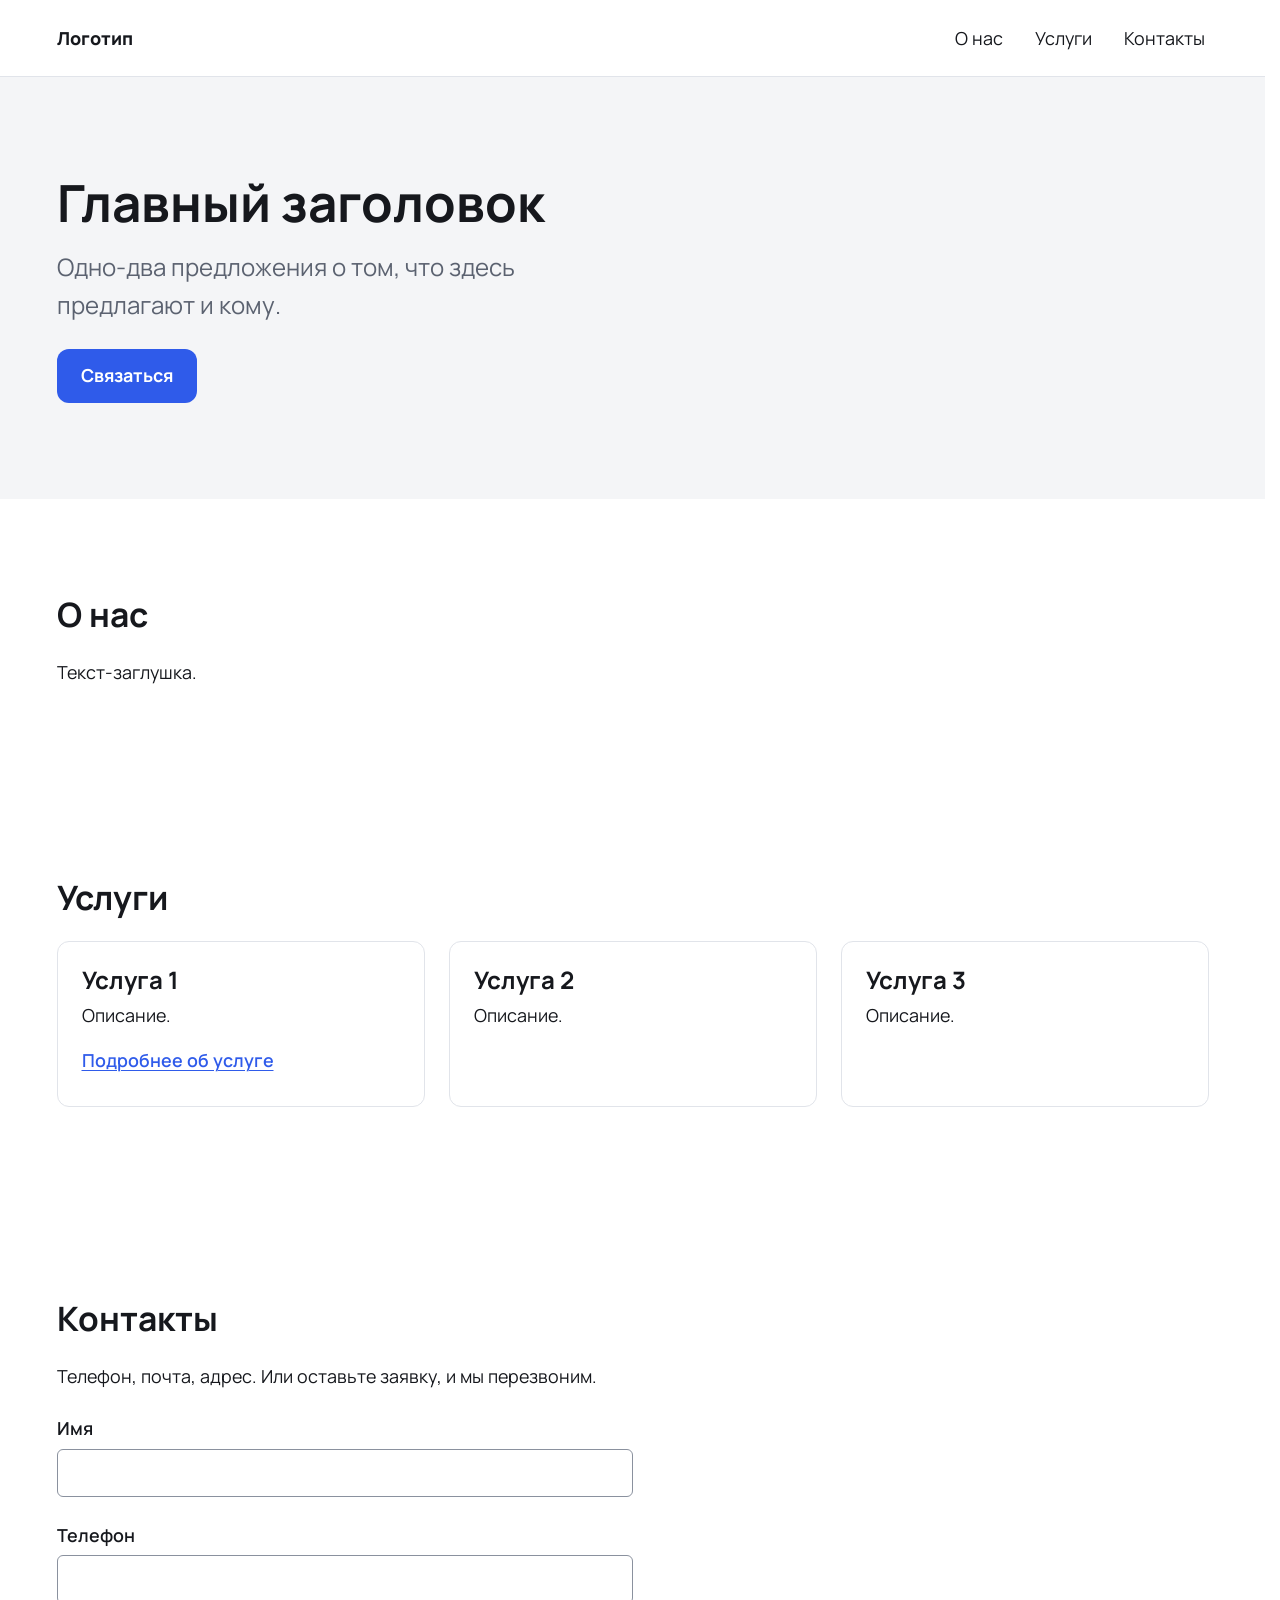
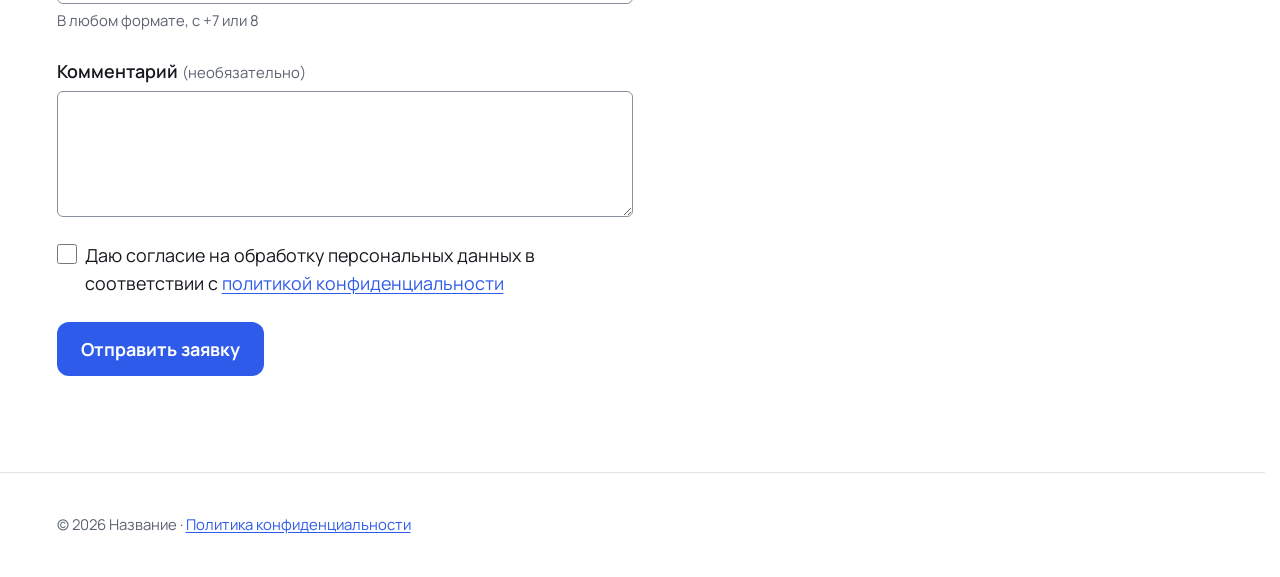
==== index.html @ 8cbf5d02 "Initial commit" ====
<!doctype html>
<html lang="ru">
<head>
  <meta charset="utf-8">
  <meta name="viewport" content="width=device-width, initial-scale=1">
  <title>Название сайта — короткое описание</title>
  <meta name="description" content="Описание сайта для поисковиков, 140–160 символов.">
  <link rel="canonical" href="https://example.ru/">

  <meta property="og:type" content="website">
  <meta property="og:locale" content="ru_RU">
  <meta property="og:title" content="Название сайта">
  <meta property="og:description" content="Описание сайта для соцсетей и мессенджеров.">
  <meta property="og:url" content="https://example.ru/">
  <meta property="og:image" content="https://example.ru/assets/img/og.jpg">

  <link rel="icon" href="favicon.svg" type="image/svg+xml">
  <link rel="preload" href="assets/fonts/manrope-cyrillic-wght-normal.woff2" as="font" type="font/woff2" crossorigin>
  <link rel="stylesheet" href="assets/css/style.css">
  <script src="assets/js/main.js" defer></script>
  <script src="assets/js/form.js" defer></script>
  <script src="assets/js/icons.js" type="module"></script>
</head>
<body>
  <a class="skip-link" href="#main">Перейти к содержимому</a>

  <header class="site-header">
    <div class="container site-header__inner">
      <a class="logo" href="./">Логотип</a>
      <button class="nav-toggle" type="button" aria-expanded="false" aria-controls="site-nav">
        <morph-icon size="20" reduced-motion="user"><svg width="20" height="20" viewBox="0 0 24 24" fill="none" stroke="currentColor" stroke-width="2" stroke-linecap="round" stroke-linejoin="round" aria-hidden="true"><path d="M4 5h16M4 12h16M4 19h16"/></svg></morph-icon>
        <span class="nav-toggle__label">Меню</span>
      </button>
      <nav id="site-nav" class="site-nav" aria-label="Основное меню">
        <ul>
          <li><a href="#about">О нас</a></li>
          <li><a href="#services">Услуги</a></li>
          <li><a href="#contacts">Контакты</a></li>
        </ul>
      </nav>
    </div>
  </header>

  <main id="main">
    <section class="hero">
      <div class="container">
        <h1>Главный заголовок</h1>
        <p class="lead">Одно-два предложения о том, что здесь предлагают и кому.</p>
        <a class="button" href="#contacts">Связаться</a>
      </div>
    </section>

    <section id="about" class="section">
      <div class="container">
        <h2>О нас</h2>
        <p>Текст-заглушка.</p>
      </div>
    </section>

    <section id="services" class="section">
      <div class="container">
        <h2>Услуги</h2>
        <ul class="cards">
          <li class="card">
            <h3>Услуга 1</h3>
            <p>Описание.</p>
            <button class="card__more" type="button" aria-haspopup="dialog" aria-controls="sheet-service-1">Подробнее об услуге</button>
          </li>
          <li class="card"><h3>Услуга 2</h3><p>Описание.</p></li>
          <li class="card"><h3>Услуга 3</h3><p>Описание.</p></li>
        </ul>
      </div>
    </section>

    <section id="contacts" class="section">
      <div class="container">
        <h2>Контакты</h2>
        <p>Телефон, почта, адрес. Или оставьте заявку, и мы перезвоним.</p>

        <form class="form" action="https://formspree.io/f/YOUR_FORM_ID" method="post" data-form>
          <div class="field">
            <label for="f-name">Имя</label>
            <input id="f-name" name="name" type="text" autocomplete="name" required minlength="2"
              data-error-required="Напишите, как к вам обращаться">
          </div>
          <div class="field">
            <label for="f-phone">Телефон</label>
            <input id="f-phone" name="phone" type="tel" inputmode="tel" autocomplete="tel" required data-validate="phone"
              aria-describedby="f-phone-hint" data-error-required="Укажите телефон, чтобы мы могли перезвонить">
            <p class="field__hint" id="f-phone-hint">В любом формате, с +7 или 8</p>
          </div>
          <div class="field">
            <label for="f-message">Комментарий <span class="field__optional">(необязательно)</span></label>
            <textarea id="f-message" name="message" rows="4" maxlength="2000"></textarea>
          </div>
          <div class="field field--check">
            <input id="f-consent" name="consent" type="checkbox" value="да" required
              data-error-required="Без согласия на обработку данных мы не можем принять заявку">
            <label for="f-consent">Даю согласие на обработку персональных данных в соответствии с <a href="privacy.html">политикой конфиденциальности</a></label>
          </div>
          <!-- Ловушка для спам-ботов: человек это поле не видит -->
          <input class="form__trap" type="text" name="_gotcha" tabindex="-1" autocomplete="off" aria-hidden="true">
          <button class="button" type="submit">Отправить заявку</button>
          <p class="form__status" role="status" aria-live="polite" hidden></p>
        </form>
      </div>
    </section>
  </main>

  <!-- Окно-шторка: пример. Удалите, если на сайте окон нет -->
  <dialog class="sheet" id="sheet-service-1" aria-labelledby="sheet-service-1-title">
    <div class="sheet__panel">
      <div class="sheet__bar">
        <button class="sheet__close" type="button" data-close>Закрыть <span aria-hidden="true">✕</span></button>
      </div>
      <div class="sheet__body">
        <h2 class="sheet__title" id="sheet-service-1-title">Услуга 1</h2>
        <p>Подробное описание: что входит, сколько длится, сколько стоит.</p>
        <a class="button" href="#contacts" data-close>Оставить заявку</a>
      </div>
    </div>
  </dialog>

  <footer class="site-footer">
    <div class="container">
      <p>&copy; <span data-year>2026</span> Название · <a href="privacy.html">Политика конфиденциальности</a></p>
    </div>
  </footer>
</body>
</html>
---- assets/css/style.css ----
/* Шрифты: свои файлы, без внешних CDN */
@font-face {
  font-family: "Manrope";
  src: url("../fonts/manrope-cyrillic-wght-normal.woff2") format("woff2");
  font-weight: 200 800;
  font-display: swap;
  unicode-range: U+0301, U+0400-045F, U+0490-0491, U+04B0-04B1, U+2116;
}
@font-face {
  font-family: "Manrope";
  src: url("../fonts/manrope-latin-wght-normal.woff2") format("woff2");
  font-weight: 200 800;
  font-display: swap;
  unicode-range: U+0000-00FF, U+0131, U+0152-0153, U+02BB-02BC, U+02C6, U+02DA, U+02DC, U+0304, U+0308, U+0329, U+2000-206F, U+20AC, U+2122, U+2191, U+2193, U+2212, U+2215, U+FEFF, U+FFFD;
}

/* Токены дизайна: меняются под каждый сайт */
:root {
  --color-bg: #ffffff;
  --color-surface: #f4f5f7;
  --color-text: #16181d;
  --color-muted: #5b6270;
  --color-accent: #2f5bea;
  --color-accent-contrast: #ffffff;
  --color-border: #e1e4ea;
  --color-border-strong: #8a919e; /* рамки полей: контраст с фоном не ниже 3:1 */
  --color-danger: #b42318;
  --color-danger-bg: #fef3f2;
  --color-success: #067647;
  --color-success-bg: #ecfdf3;

  --font-body: "Manrope", system-ui, -apple-system, "Segoe UI", Roboto, sans-serif;
  --font-heading: var(--font-body);

  --step--1: clamp(0.875rem, 0.85rem + 0.1vw, 0.9375rem);
  --step-0: clamp(1rem, 0.96rem + 0.2vw, 1.125rem);
  --step-1: clamp(1.25rem, 1.15rem + 0.5vw, 1.5rem);
  --step-2: clamp(1.5rem, 1.3rem + 1vw, 2.25rem);
  --step-3: clamp(2rem, 1.6rem + 2vw, 3.5rem);

  --space-xs: 0.5rem;
  --space-s: 1rem;
  --space-m: 1.5rem;
  --space-l: 2.5rem;
  --space-xl: clamp(3rem, 2rem + 5vw, 6rem);

  --radius: 12px;
  --container: 72rem;
  --tap: 2.75rem; /* минимальная зона нажатия, 44 px */

  /* Движение (подробно: «Движение» в инструкциях проекта). Мелочи быстро, окна и крупное плавно */
  --duration: 160ms;               /* наведение и нажатие на кнопки */
  --duration-sheet-in: 520ms;      /* окно выезжает */
  --duration-sheet-out: 320ms;     /* окно уезжает: быстрее, но без рывка в конце */
  --duration-soft: 700ms;          /* наведение на крупный текст и картинки */
  --ease-out: cubic-bezier(0.23, 1, 0.32, 1);   /* резкий старт: только для мелочей до 200 мс */
  --ease-sheet: cubic-bezier(0.35, 0, 0.15, 1); /* окна и панели: трогаются мягко, долго тормозят */
  --ease-soft: cubic-bezier(0.45, 0, 0.2, 1);   /* крупный текст и картинки: плавное начало и конец */
}

/* Сброс */
*, *::before, *::after { box-sizing: border-box; }
* { margin: 0; }
/* scrollbar-gutter: место под полосу прокрутки остаётся, когда окно блокирует прокрутку страницы, и она не прыгает вбок */
html { -webkit-text-size-adjust: 100%; scroll-behavior: smooth; scrollbar-gutter: stable; }
@media (prefers-reduced-motion: reduce) { html { scroll-behavior: auto; } }
body {
  font-family: var(--font-body);
  font-size: var(--step-0);
  line-height: 1.6;
  color: var(--color-text);
  background: var(--color-bg);
}
img, picture, svg, video { display: block; max-width: 100%; height: auto; }
input, button, textarea, select { font: inherit; }
h1, h2, h3 { font-family: var(--font-heading); line-height: 1.15; text-wrap: balance; overflow-wrap: break-word; hyphens: auto; }
h1 { font-size: var(--step-3); }
h2 { font-size: var(--step-2); margin-bottom: var(--space-m); }
h3 { font-size: var(--step-1); }
p { text-wrap: pretty; }
a { color: var(--color-accent); text-underline-offset: 0.15em; }
@media (hover: hover) { a:hover { text-decoration-thickness: 2px; } }
:focus-visible { outline: 3px solid var(--color-accent); outline-offset: 2px; }
[id] { scroll-margin-top: var(--space-s); }

/* Раскладка (mobile first) */
.container { width: min(100% - 2rem, var(--container)); margin-inline: auto; }
.section { padding-block: var(--space-xl); }

.skip-link { position: absolute; left: -9999px; }
.skip-link:focus { left: 1rem; top: 1rem; z-index: 10; background: var(--color-bg); padding: var(--space-xs) var(--space-s); }

.site-header { border-bottom: 1px solid var(--color-border); }
.site-header__inner { display: flex; align-items: center; justify-content: space-between; flex-wrap: wrap; gap: var(--space-s); padding-block: var(--space-s); }
.logo { font-weight: 800; color: inherit; text-decoration: none; }
.nav-toggle {
  display: inline-flex; align-items: center; gap: 0.5rem;
  min-height: var(--tap); padding: 0.4rem 0.9rem; cursor: pointer; color: inherit; font: inherit;
  background: none; border: 1px solid var(--color-border); border-radius: var(--radius);
  transition: background-color var(--duration), border-color var(--duration);
}
@media (hover: hover) { .nav-toggle:hover { border-color: var(--color-border-strong); } }
.nav-toggle:active { background: var(--color-surface); }
.nav-toggle svg { display: block; flex-shrink: 0; }
.site-nav { flex-basis: 100%; display: none; }
.site-nav.is-open { display: block; }
.site-nav ul { list-style: none; padding: 0; display: grid; }
.site-nav a { display: flex; align-items: center; min-height: var(--tap); color: inherit; text-decoration: none; transition: color var(--duration); }
@media (hover: hover) { .site-nav a:hover { color: var(--color-accent); } }
.site-nav a:active { color: var(--color-accent); }

.hero { padding-block: var(--space-xl); background: var(--color-surface); }
.lead { font-size: var(--step-1); color: var(--color-muted); margin-block: var(--space-s) var(--space-m); max-width: 40ch; }

/* Кнопка: у каждой есть hover, нажатие, фокус (глобальный :focus-visible) и недоступное состояние */
.button {
  display: inline-flex; align-items: center; justify-content: center; gap: var(--space-xs);
  min-height: var(--tap); padding: 0.8rem 1.5rem; border: 0; border-radius: var(--radius);
  background: var(--color-accent); color: var(--color-accent-contrast);
  font-weight: 700; text-decoration: none; cursor: pointer;
  transition: filter var(--duration), transform var(--duration);
}
@media (hover: hover) { .button:hover { filter: brightness(1.1); } }
.button:active { transform: translateY(1px); filter: brightness(0.95); }
.button:disabled, .button[aria-disabled="true"] { opacity: 0.6; cursor: not-allowed; transform: none; filter: none; }
.button[aria-busy="true"] { cursor: progress; }

.cards { list-style: none; padding: 0; display: grid; gap: var(--space-m); }
.card { padding: var(--space-m); border: 1px solid var(--color-border); border-radius: var(--radius); }
.card h3 { margin-bottom: var(--space-xs); }

/* Формы */
.form { display: grid; gap: var(--space-m); max-width: 36rem; margin-top: var(--space-m); }
.field { display: grid; gap: 0.35rem; }
.field label { font-weight: 600; }
.field__optional, .field__hint { font-weight: 400; color: var(--color-muted); font-size: var(--step--1); }
.field input:not([type="checkbox"]), .field textarea {
  width: 100%; min-height: var(--tap); padding: 0.65rem 0.8rem;
  font-size: max(16px, 1rem); /* меньше 16 px iPhone приближает страницу */
  color: inherit; background: var(--color-bg);
  border: 1px solid var(--color-border-strong); border-radius: calc(var(--radius) / 2);
  transition: border-color var(--duration), box-shadow var(--duration);
}
.field textarea { resize: vertical; }
@media (hover: hover) { .field input:not([type="checkbox"]):hover, .field textarea:hover { border-color: var(--color-text); } }
.field [aria-invalid="true"] { border-color: var(--color-danger) !important; box-shadow: inset 0 0 0 1px var(--color-danger); }
.field__error { color: var(--color-danger); font-size: var(--step--1); font-weight: 600; }
.field--check { grid-template-columns: auto 1fr; align-items: start; column-gap: var(--space-xs); }
.field--check input { width: 1.25rem; height: 1.25rem; margin-top: 0.2rem; accent-color: var(--color-accent); cursor: pointer; }
.field--check label { font-weight: 400; cursor: pointer; }
.field--check .field__error { grid-column: 1 / -1; }
.form > .button { justify-self: start; }
.form__trap { position: absolute; left: -9999px; width: 1px; height: 1px; opacity: 0; }
.form__status { padding: var(--space-s); border-radius: calc(var(--radius) / 2); border-left: 4px solid; }
.form__status[data-state="success"] { color: var(--color-success); background: var(--color-success-bg); }
.form__status[data-state="error"] { color: var(--color-danger); background: var(--color-danger-bg); }

/* Окно-шторка (<dialog class="sheet">): на телефоне поднимается снизу, на компьютере выезжает справа.
   Сначала лист, потом содержимое проявляется вслед за ним. Открытие и закрытие в assets/js/main.js */
.sheet {
  position: fixed; inset: 0; width: 100%; height: 100%; max-width: none; max-height: none;
  margin: 0; padding: 0; border: 0; background: transparent; color: var(--color-text);
  /* clip, а не hidden: hidden всё равно прокручивается, и фокус на кнопке внутри подбрасывает окно в конце выезда */
  overflow: hidden; overflow: clip;
}
.sheet::backdrop { background: rgb(0 0 0 / 0.4); opacity: 0; transition: opacity var(--duration-sheet-out) ease; }
.sheet.is-open::backdrop { opacity: 1; transition-duration: var(--duration-sheet-in); }
html.has-sheet { overflow: hidden; }
.sheet__panel {
  position: absolute; left: 0; right: 0; bottom: 0; max-height: 92svh;
  display: flex; flex-direction: column;
  background: var(--color-bg); border-radius: var(--radius) var(--radius) 0 0;
  padding-bottom: env(safe-area-inset-bottom);
  transform: translateY(100%); transition: transform var(--duration-sheet-in) var(--ease-sheet);
  will-change: transform; contain: layout paint;
}
.sheet.is-open .sheet__panel { transform: none; }
.sheet.is-closing .sheet__panel { transform: translateY(100%); transition-duration: var(--duration-sheet-out); }
.sheet__bar, .sheet__body { opacity: 0; transition: opacity 260ms ease; }
.sheet.is-open .sheet__bar, .sheet.is-open .sheet__body { opacity: 1; transition: opacity 420ms ease 140ms; }
.sheet__bar { display: flex; justify-content: flex-end; padding: var(--space-xs) var(--space-s) 0; flex: none; }
.sheet__close {
  display: inline-flex; align-items: center; gap: 0.4rem; min-height: var(--tap); padding: 0.4rem 0.75rem;
  font: inherit; color: inherit; background: none; border: 0; border-radius: var(--radius); cursor: pointer;
  transition: background-color var(--duration), transform var(--duration) var(--ease-out);
}
@media (hover: hover) { .sheet__close:hover { background: var(--color-surface); } }
.sheet__close:active { transform: scale(0.97); }
.sheet__body { flex: 1; min-height: 0; overflow-y: auto; overscroll-behavior: contain; padding: 0 var(--space-m) var(--space-l); }
.sheet__body > * + * { margin-top: var(--space-s); }
.sheet__title:focus { outline: none; } /* фокус встаёт на заголовок только чтобы не рисовать рамку у «Закрыть» */
@media (min-width: 768px) {
  .sheet__panel {
    top: 0; left: auto; width: min(32rem, 90vw); max-height: none; border-radius: 0;
    transform: translateX(100%);
  }
  .sheet.is-closing .sheet__panel { transform: translateX(100%); }
  .sheet__body { padding-inline: var(--space-l); }
}
@media (prefers-reduced-motion: reduce) {
  /* Без анимаций в системе лист не выезжает, а мягко проявляется на месте */
  .sheet { --duration-sheet-out: 220ms; }
  .sheet__panel, .sheet.is-closing .sheet__panel { transform: none; opacity: 0; transition: opacity 360ms ease; }
  .sheet.is-open .sheet__panel { opacity: 1; }
  .sheet.is-closing .sheet__panel { opacity: 0; transition-duration: var(--duration-sheet-out); }
}

.card__more {
  display: inline-flex; align-items: center; min-height: var(--tap); margin-top: var(--space-xs); padding: 0;
  font: inherit; font-weight: 600; color: var(--color-accent); background: none; border: 0; cursor: pointer;
  text-decoration: underline; text-underline-offset: 0.15em; text-decoration-thickness: 1px;
  transition: color var(--duration), text-decoration-thickness var(--duration);
}
@media (hover: hover) { .card__more:hover { text-decoration-thickness: 2px; } }
.card__more:active { color: var(--color-text); }

.prose { max-width: 70ch; }
.prose h2 { margin-top: var(--space-l); margin-bottom: var(--space-s); }
.prose p + p { margin-top: var(--space-s); }

.site-footer { padding-block: var(--space-l); border-top: 1px solid var(--color-border); color: var(--color-muted); font-size: var(--step--1); }

@media (min-width: 768px) {
  .nav-toggle { display: none; }
  .site-nav { display: block; flex-basis: auto; }
  .site-nav ul { grid-auto-flow: column; gap: var(--space-m); }
  .site-nav a { padding-inline: 0.25rem; }
  .cards { grid-template-columns: repeat(auto-fit, minmax(14rem, 1fr)); }
}
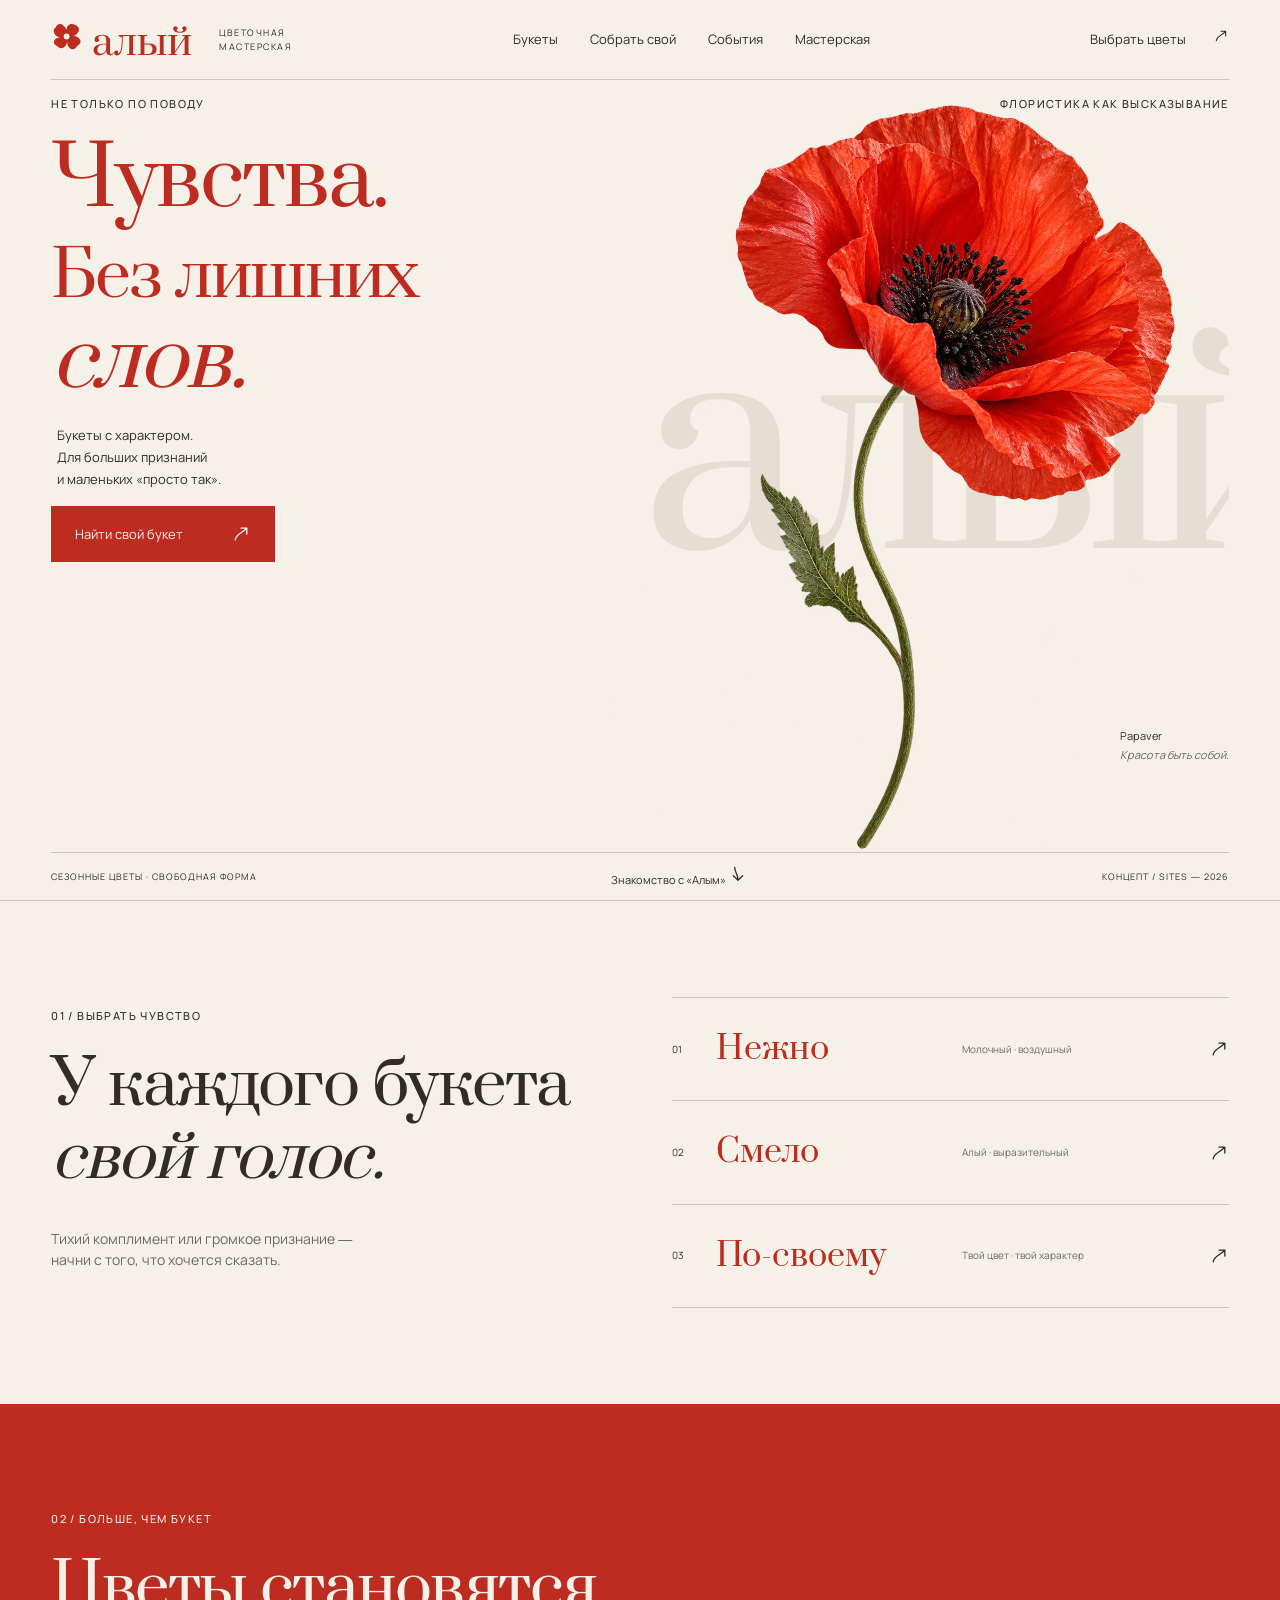
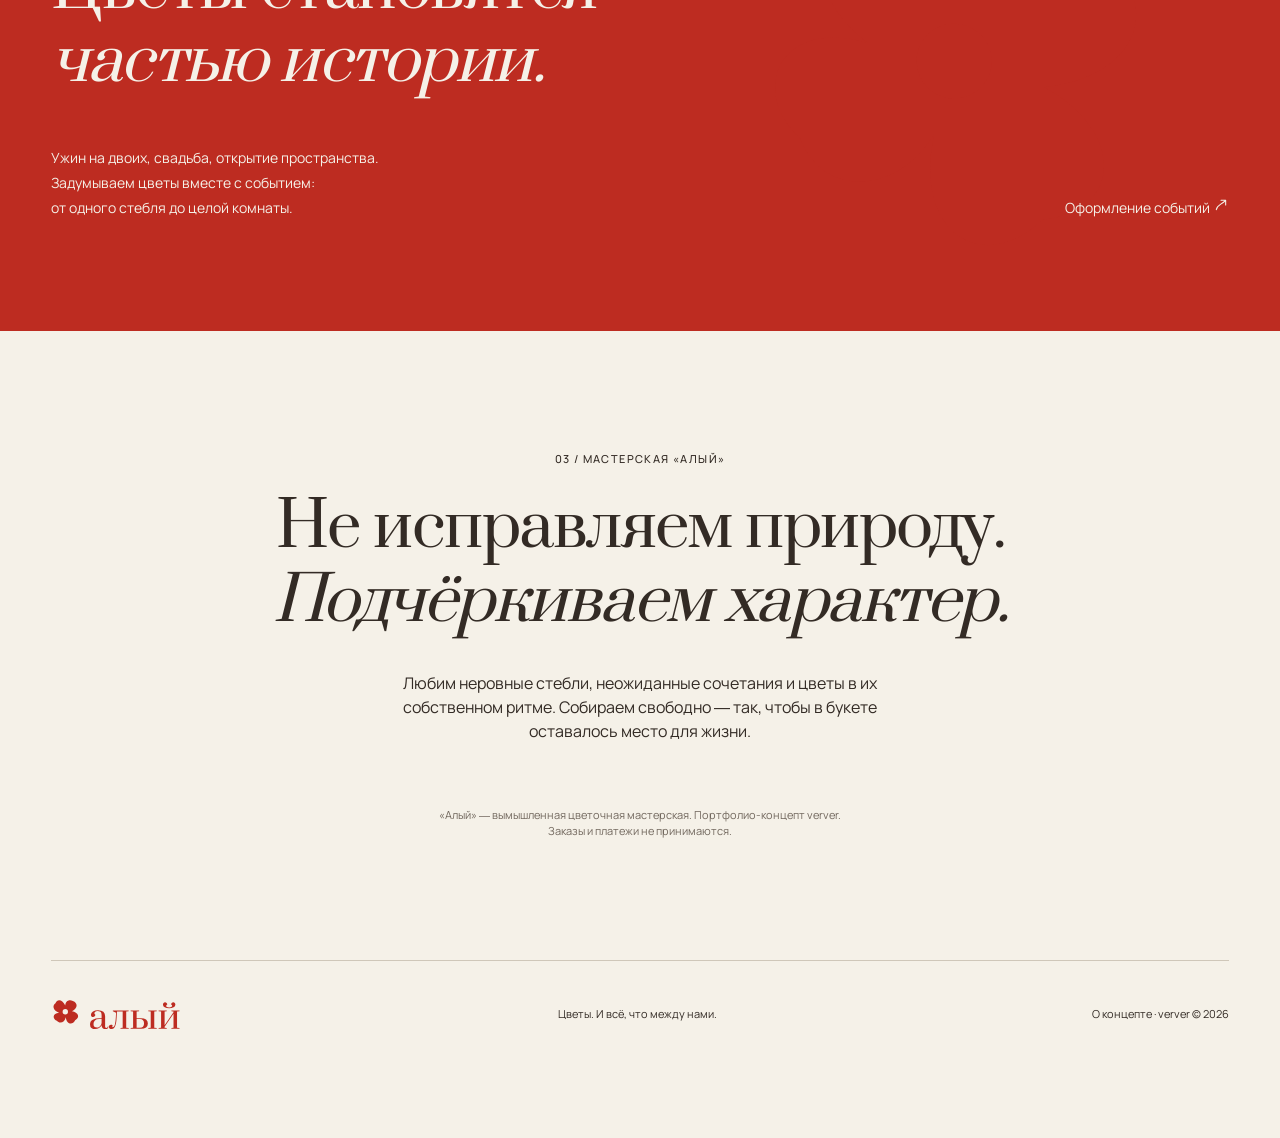
==== commit fb7b6803: "feat: add Aly floral concept and bouquet constructor" ====
--- a/index.html
+++ b/index.html
@@ -1,130 +1,9 @@
-<!doctype html>
-<html lang="ru">
-<head>
-  <meta charset="utf-8">
-  <meta name="viewport" content="width=device-width, initial-scale=1">
-  <title>Название сайта — короткое описание</title>
-  <meta name="description" content="Описание сайта для поисковиков, 140–160 символов.">
-  <link rel="canonical" href="https://example.ru/">
+<!doctype html><html lang="ru" data-direction="editorial" data-font="prata"><head><script src="assets/js/page-entry.js?v=add3cdfca0"></script><meta charset="utf-8"><meta name="viewport" content="width=device-width,initial-scale=1,viewport-fit=cover"><meta name="theme-color" content="#f5f1e8"><meta name="robots" content="noindex,nofollow"><title>Цветы с характером · Алый</title><meta name="description" content="Цветы с характером. Портфолио-концепт цветочной мастерской «Алый»."><link rel="icon" href="assets/brand/favicon.svg?v=f1dd30952b"><link rel="stylesheet" href="assets/css/concept.css?v=f0fbaae327"><script src="assets/js/site.js?v=18619ff0b1" defer></script><link rel="stylesheet" href="assets/css/pages.css?v=2ff07b9768"><link rel="stylesheet" href="assets/css/builder.css?v=02d149a1dc"><link rel="stylesheet" href="assets/css/motion.css?v=3268e248c4"><link rel="stylesheet" href="assets/css/menu.css?v=fd1d62593d"><script src="assets/js/motion.js?v=5b8e548f19" defer></script><script type="module" src="assets/js/icons.js?v=542ea59910"></script><script type="module" src="assets/js/navigation.js?v=9a3cbf3121"></script><link rel="canonical" href="https://verver-vadya.github.io/site-aly/"><meta property="og:type" content="website"><meta property="og:locale" content="ru_RU"><meta property="og:title" content="Цветы с характером · Алый"><meta property="og:description" content="Цветочная мастерская и конструктор собственного букета. Портфолио-концепт verver."><meta property="og:url" content="https://verver-vadya.github.io/site-aly/"><meta property="og:image" content="https://verver-vadya.github.io/site-aly/assets/images/social.jpg"><meta property="og:image:width" content="1200"><meta property="og:image:height" content="630"></head><body>
+<a class="skip" href="#main">Перейти к содержимому</a>
 
-  <meta property="og:type" content="website">
-  <meta property="og:locale" content="ru_RU">
-  <meta property="og:title" content="Название сайта">
-  <meta property="og:description" content="Описание сайта для соцсетей и мессенджеров.">
-  <meta property="og:url" content="https://example.ru/">
-  <meta property="og:image" content="https://example.ru/assets/img/og.jpg">
+<header><a class="brand" href="index.html" aria-label="Алый, главная"><img class="brand-logo" src="assets/brand/logo.svg?v=8d2c58bb38" width="240" height="80" alt="Алый"></a><span class="brand-note">ЦВЕТОЧНАЯ<br>МАСТЕРСКАЯ</span><nav aria-label="Основная навигация"><a href="catalog.html">Букеты</a><a href="builder.html">Собрать свой</a><a href="events.html">События</a><a href="atelier.html">Мастерская</a></nav><a class="header-link" href="catalog.html">Выбрать цветы <span class="motion-arrow" aria-hidden="true"><svg class="ui-icon" viewBox="0 0 24 24" fill="none" stroke="currentColor" stroke-width="1.6" stroke-linecap="round" stroke-linejoin="round" aria-hidden="true"><path d="M5 19C6 12 12 12 19 5M12 5H19V12"/></svg></span></a><div class="bloom-menu" data-open="false"><div class="menu-surface" aria-hidden="true"></div><button class="menu-button" aria-label="Меню" aria-expanded="false" aria-controls="mobile-nav"><span class="control-inner"><morph-icon data-menu-icon icon="M4 8.5C9 6.8 14 6.8 20 8.5M4 15.5C10 17.2 15 17.2 20 15.5" reduced-motion="user" size="22" stroke-width="1.6" aria-hidden="true"><svg viewBox="0 0 24 24" fill="none" stroke="currentColor" stroke-width="1.6"><path d="M4 8.5C9 6.8 14 6.8 20 8.5M4 15.5C10 17.2 15 17.2 20 15.5"/></svg></morph-icon></span></button><nav id="mobile-nav" class="mobile-nav" aria-label="Мобильная навигация" hidden><a href="catalog.html">Букеты</a><a href="builder.html">Собрать свой</a><a href="events.html">События</a><a href="atelier.html">Мастерская</a><a href="contacts.html">О концепте</a></nav></div><noscript><nav  class="menu-fallback" aria-label="Мобильная навигация"><a href="catalog.html">Букеты</a><a href="builder.html">Собрать свой</a><a href="events.html">События</a><a href="atelier.html">Мастерская</a><a href="contacts.html">О концепте</a></nav></noscript></header>
 
-  <link rel="icon" href="favicon.svg" type="image/svg+xml">
-  <link rel="preload" href="assets/fonts/manrope-cyrillic-wght-normal.woff2" as="font" type="font/woff2" crossorigin>
-  <link rel="stylesheet" href="assets/css/style.css">
-  <script src="assets/js/main.js" defer></script>
-  <script src="assets/js/form.js" defer></script>
-  <script src="assets/js/icons.js" type="module"></script>
-</head>
-<body>
-  <a class="skip-link" href="#main">Перейти к содержимому</a>
-
-  <header class="site-header">
-    <div class="container site-header__inner">
-      <a class="logo" href="./">Логотип</a>
-      <button class="nav-toggle" type="button" aria-expanded="false" aria-controls="site-nav">
-        <morph-icon size="20" reduced-motion="user"><svg width="20" height="20" viewBox="0 0 24 24" fill="none" stroke="currentColor" stroke-width="2" stroke-linecap="round" stroke-linejoin="round" aria-hidden="true"><path d="M4 5h16M4 12h16M4 19h16"/></svg></morph-icon>
-        <span class="nav-toggle__label">Меню</span>
-      </button>
-      <nav id="site-nav" class="site-nav" aria-label="Основное меню">
-        <ul>
-          <li><a href="#about">О нас</a></li>
-          <li><a href="#services">Услуги</a></li>
-          <li><a href="#contacts">Контакты</a></li>
-        </ul>
-      </nav>
-    </div>
-  </header>
-
-  <main id="main">
-    <section class="hero">
-      <div class="container">
-        <h1>Главный заголовок</h1>
-        <p class="lead">Одно-два предложения о том, что здесь предлагают и кому.</p>
-        <a class="button" href="#contacts">Связаться</a>
-      </div>
-    </section>
-
-    <section id="about" class="section">
-      <div class="container">
-        <h2>О нас</h2>
-        <p>Текст-заглушка.</p>
-      </div>
-    </section>
-
-    <section id="services" class="section">
-      <div class="container">
-        <h2>Услуги</h2>
-        <ul class="cards">
-          <li class="card">
-            <h3>Услуга 1</h3>
-            <p>Описание.</p>
-            <button class="card__more" type="button" aria-haspopup="dialog" aria-controls="sheet-service-1">Подробнее об услуге</button>
-          </li>
-          <li class="card"><h3>Услуга 2</h3><p>Описание.</p></li>
-          <li class="card"><h3>Услуга 3</h3><p>Описание.</p></li>
-        </ul>
-      </div>
-    </section>
-
-    <section id="contacts" class="section">
-      <div class="container">
-        <h2>Контакты</h2>
-        <p>Телефон, почта, адрес. Или оставьте заявку, и мы перезвоним.</p>
-
-        <form class="form" action="https://formspree.io/f/YOUR_FORM_ID" method="post" data-form>
-          <div class="field">
-            <label for="f-name">Имя</label>
-            <input id="f-name" name="name" type="text" autocomplete="name" required minlength="2"
-              data-error-required="Напишите, как к вам обращаться">
-          </div>
-          <div class="field">
-            <label for="f-phone">Телефон</label>
-            <input id="f-phone" name="phone" type="tel" inputmode="tel" autocomplete="tel" required data-validate="phone"
-              aria-describedby="f-phone-hint" data-error-required="Укажите телефон, чтобы мы могли перезвонить">
-            <p class="field__hint" id="f-phone-hint">В любом формате, с +7 или 8</p>
-          </div>
-          <div class="field">
-            <label for="f-message">Комментарий <span class="field__optional">(необязательно)</span></label>
-            <textarea id="f-message" name="message" rows="4" maxlength="2000"></textarea>
-          </div>
-          <div class="field field--check">
-            <input id="f-consent" name="consent" type="checkbox" value="да" required
-              data-error-required="Без согласия на обработку данных мы не можем принять заявку">
-            <label for="f-consent">Даю согласие на обработку персональных данных в соответствии с <a href="privacy.html">политикой конфиденциальности</a></label>
-          </div>
-          <!-- Ловушка для спам-ботов: человек это поле не видит -->
-          <input class="form__trap" type="text" name="_gotcha" tabindex="-1" autocomplete="off" aria-hidden="true">
-          <button class="button" type="submit">Отправить заявку</button>
-          <p class="form__status" role="status" aria-live="polite" hidden></p>
-        </form>
-      </div>
-    </section>
-  </main>
-
-  <!-- Окно-шторка: пример. Удалите, если на сайте окон нет -->
-  <dialog class="sheet" id="sheet-service-1" aria-labelledby="sheet-service-1-title">
-    <div class="sheet__panel">
-      <div class="sheet__bar">
-        <button class="sheet__close" type="button" data-close>Закрыть <span aria-hidden="true">✕</span></button>
-      </div>
-      <div class="sheet__body">
-        <h2 class="sheet__title" id="sheet-service-1-title">Услуга 1</h2>
-        <p>Подробное описание: что входит, сколько длится, сколько стоит.</p>
-        <a class="button" href="#contacts" data-close>Оставить заявку</a>
-      </div>
-    </div>
-  </dialog>
-
-  <footer class="site-footer">
-    <div class="container">
-      <p>&copy; <span data-year>2026</span> Название · <a href="privacy.html">Политика конфиденциальности</a></p>
-    </div>
-  </footer>
-</body>
-</html>
+<main id="main"><section class="hero"><div class="eyebrow hero-top"><span>НЕ ТОЛЬКО ПО ПОВОДУ</span><span>ФЛОРИСТИКА КАК ВЫСКАЗЫВАНИЕ</span></div><div class="hero-copy"><h1>Чувства.<br><span>Без лишних</span><br><i>слов.</i></h1><p>Букеты с характером.<br>Для больших признаний<br>и маленьких «просто так».</p><a class="cta" href="catalog.html"><span class="control-inner">Найти свой букет <span class="motion-arrow" aria-hidden="true"><svg class="ui-icon" viewBox="0 0 24 24" fill="none" stroke="currentColor" stroke-width="1.6" stroke-linecap="round" stroke-linejoin="round" aria-hidden="true"><path d="M5 19C6 12 12 12 19 5M12 5H19V12"/></svg></span></span></a></div><div class="flower-stage"><span class="flower-word" aria-hidden="true">алый</span><img class="hero-flower" src="assets/images/poppy.webp" width="1024" height="1536" alt="Алый мак с тонкими складками на лепестках и изогнутым зелёным стеблем" fetchpriority="high"><span class="botanical-note">Papaver<br><i>Красота быть собой.</i></span></div><div class="hero-bottom"><span>СЕЗОННЫЕ ЦВЕТЫ · СВОБОДНАЯ ФОРМА</span><a href="catalog.html">Знакомство с «Алым» <span class="motion-arrow" aria-hidden="true"><svg class="ui-icon" viewBox="0 0 24 24" fill="none" stroke="currentColor" stroke-width="1.6" stroke-linecap="round" stroke-linejoin="round" aria-hidden="true"><path d="M8 4C8 10 12 12 12 19.5M6.5 14L12 19.5L17.5 14"/></svg></span></a><span class="edition">КОНЦЕПТ / SITES — 2026</span></div></section>
+<section class="collection section" id="collection"><div><p class="eyebrow">01 / ВЫБРАТЬ ЧУВСТВО</p><h2>У каждого букета<br><i>свой голос.</i></h2><p class="muted">Тихий комплимент или громкое признание —<br>начни с того, что хочется сказать.</p></div><div class="bouquet-list"><a href="bouquet-nezhno.html"><span>01</span><strong>Нежно</strong><small>Молочный · воздушный</small><span class="motion-arrow" aria-hidden="true"><svg class="ui-icon" viewBox="0 0 24 24" fill="none" stroke="currentColor" stroke-width="1.6" stroke-linecap="round" stroke-linejoin="round" aria-hidden="true"><path d="M5 19C6 12 12 12 19 5M12 5H19V12"/></svg></span></a><a href="bouquet-smelo.html"><span>02</span><strong>Смело</strong><small>Алый · выразительный</small><span class="motion-arrow" aria-hidden="true"><svg class="ui-icon" viewBox="0 0 24 24" fill="none" stroke="currentColor" stroke-width="1.6" stroke-linecap="round" stroke-linejoin="round" aria-hidden="true"><path d="M5 19C6 12 12 12 19 5M12 5H19V12"/></svg></span></a><a href="bouquet-po-svoemu.html"><span>03</span><strong>По-своему</strong><small>Твой цвет · твой характер</small><span class="motion-arrow" aria-hidden="true"><svg class="ui-icon" viewBox="0 0 24 24" fill="none" stroke="currentColor" stroke-width="1.6" stroke-linecap="round" stroke-linejoin="round" aria-hidden="true"><path d="M5 19C6 12 12 12 19 5M12 5H19V12"/></svg></span></a></div></section>
+<section class="events section" id="events"><p class="eyebrow">02 / БОЛЬШЕ, ЧЕМ БУКЕТ</p><h2>Цветы становятся<br><i>частью истории.</i></h2><div class="event-bottom"><p>Ужин на двоих, свадьба, открытие пространства.<br>Задумываем цветы вместе с событием:<br>от одного стебля до целой комнаты.</p><a href="events.html">Оформление событий <span class="motion-arrow" aria-hidden="true"><svg class="ui-icon" viewBox="0 0 24 24" fill="none" stroke="currentColor" stroke-width="1.6" stroke-linecap="round" stroke-linejoin="round" aria-hidden="true"><path d="M5 19C6 12 12 12 19 5M12 5H19V12"/></svg></span></a></div><img class="event-mark" src="assets/brand/mark.svg?v=f81c8dc251" width="64" height="64" alt=""></section>
+<section class="atelier section" id="atelier"><p class="eyebrow">03 / МАСТЕРСКАЯ «АЛЫЙ»</p><h2>Не исправляем природу.<br><i>Подчёркиваем характер.</i></h2><p>Любим неровные стебли, неожиданные сочетания и цветы в их собственном ритме. Собираем свободно — так, чтобы в букете оставалось место для жизни.</p><p class="concept-note">«Алый» — вымышленная цветочная мастерская. Портфолио-концепт verver. Заказы и платежи не принимаются.</p></section></main><footer><a class="brand" href="index.html"><img class="brand-logo" src="assets/brand/logo.svg?v=8d2c58bb38" width="240" height="80" alt="Алый"></a><span>Цветы. И всё, что между нами.</span><span><a href="contacts.html">О концепте · verver © 2026</a></span></footer></body></html>
--- a/assets/css/concept.css
+++ b/assets/css/concept.css
@@ -0,0 +1,23 @@
+@font-face{font-family:Manrope;src:url('../fonts/manrope-cyrillic-wght-normal.woff2');font-weight:200 800;font-display:swap}@font-face{font-family:Manrope;src:url('../fonts/manrope-latin-wght-normal.woff2');font-weight:200 800;font-display:swap;unicode-range:U+0000-024F}
+@font-face{font-family:Prata;src:url('../fonts/prata-cyrillic-400-normal.woff2');font-display:swap}@font-face{font-family:Prata;src:url('../fonts/prata-latin-400-normal.woff2');unicode-range:U+0000-024F;font-display:swap}
+@font-face{font-family:Cormorant;src:url('../fonts/cormorant-garamond-cyrillic-600-normal.woff2');font-display:swap}@font-face{font-family:Cormorant;src:url('../fonts/cormorant-garamond-latin-600-normal.woff2');unicode-range:U+0000-024F;font-display:swap}
+@font-face{font-family:OldStandard;src:url('../fonts/old-standard-tt-cyrillic-400-normal.woff2');font-display:swap}@font-face{font-family:OldStandard;src:url('../fonts/old-standard-tt-latin-400-normal.woff2');unicode-range:U+0000-024F;font-display:swap}
+@font-face{font-family:Oranienbaum;src:url('../fonts/oranienbaum-cyrillic-400-normal.woff2');font-display:swap}@font-face{font-family:Oranienbaum;src:url('../fonts/oranienbaum-latin-400-normal.woff2');unicode-range:U+0000-024F;font-display:swap}
+:root{--paper:#f5f1e8;--red:#bd2c21;--ink:#332b25;--muted:#71675d;--line:#cfc7b9;--serif:Prata,Georgia,serif;--sans:Manrope,Arial,sans-serif;--gutter:clamp(24px,4vw,80px);--small:11px;--body:16px;--title:clamp(64px,7.2vw,144px);--section-title:clamp(40px,4.8vw,88px);--ease:cubic-bezier(.35,0,.15,1);--fast:160ms;--s1:4px;--s2:8px;--s3:12px;--s4:16px;--s6:24px;--s8:32px;--s12:48px;--s16:64px;--s24:96px}
+[data-font=cormorant]{--serif:Cormorant,Georgia,serif}[data-font=oldstandard]{--serif:OldStandard,Georgia,serif}[data-font=oranienbaum]{--serif:Oranienbaum,Georgia,serif}*{box-sizing:border-box}html{scroll-behavior:smooth;-webkit-tap-highlight-color:transparent;-webkit-text-size-adjust:100%;scroll-padding-top:24px}body{margin:0;background:var(--paper);color:var(--ink);font:var(--body)/1.5 var(--sans)}a{color:inherit;text-decoration:none}button,select{font:inherit;color:inherit}button,a,select,summary{touch-action:manipulation}button,summary{cursor:pointer;user-select:none}button{border:0;background:none}button:active,.cta:active{transform:scale(.97)}button,a{transition:opacity var(--fast) var(--ease),transform var(--fast) var(--ease)}:focus-visible{outline:2px solid currentColor;outline-offset:5px}button:disabled{opacity:.4;cursor:default}.defs{position:absolute}.skip{position:fixed;top:-100px;left:24px;padding:16px;background:var(--paper);z-index:10}.skip:focus{top:8px}
+header{height:100px;margin:0 var(--gutter);display:flex;align-items:center;gap:24px;border-bottom:1px solid var(--line)}.brand{color:var(--red);display:inline-flex;gap:8px;align-items:center;font:40px/1 var(--serif);letter-spacing:-2px}.brand svg{width:32px;height:32px}.brand-note{font-size:9px;line-height:1.5;letter-spacing:1.5px}header nav{margin:auto;display:flex;gap:32px;font-size:13px}.header-link{font-size:13px;border-bottom:1px solid currentColor;padding:12px 0}.header-link span{padding-left:24px}.menu-button{display:none}.mobile-nav[hidden]{display:none}.eyebrow{font-size:var(--small);letter-spacing:1.4px;font-weight:500}.hero{position:relative;min-height:min(850px,calc(100svh - 100px));margin:0 var(--gutter);display:grid;grid-template-columns:1fr 1fr;grid-template-rows:64px 1fr 64px}.hero-top{grid-column:1/-1;display:flex;justify-content:space-between;align-items:center;position:relative;z-index:2}.hero-copy{position:relative;z-index:2;padding:32px 0 40px}.hero h1{font:400 var(--title)/1.12 var(--serif);letter-spacing:-.065em;margin:0 0 24px;color:var(--red);white-space:nowrap}.hero h1 span{font-size:.79em}.hero h1 i{font-weight:400}.hero-copy p{font-size:14px;line-height:1.7;margin:0 0 24px 6px}.cta{display:inline-flex;align-items:center;justify-content:space-between;gap:48px;padding:18px 24px;background:var(--red);color:var(--paper);font-size:13px;min-height:56px}.cta span{font-size:24px;line-height:1}.flower-stage{position:relative;min-width:0;grid-column:2;grid-row:2;isolation:isolate}.hero-flower{position:absolute;width:120%;height:120%;max-width:none;object-fit:contain;left:-13%;top:-13%;z-index:1;transform:rotate(9deg);pointer-events:none}.flower-word{position:absolute;top:25%;left:0;color:#e5dfd3;font:400 clamp(150px,23vw,420px)/1 var(--serif);letter-spacing:-.08em;z-index:0}.botanical-note{position:absolute;right:0;bottom:12%;font-size:11px;line-height:1.8;z-index:2}.botanical-note i{color:var(--muted)}.hero-bottom{grid-column:1/-1;display:flex;align-items:center;justify-content:space-between;gap:16px;border-top:1px solid var(--line);font-size:9px;letter-spacing:1px;position:relative;z-index:2}.hero-bottom a{font-size:11px;letter-spacing:0}.section{padding:96px var(--gutter);scroll-margin-top:24px}.section h2{font:400 var(--section-title)/1.2 var(--serif);letter-spacing:-.04em;margin:24px 0 32px;text-wrap:balance}.section h2 i{font-weight:400}.section p{max-width:560px;text-wrap:pretty}.collection{display:grid;grid-template-columns:1fr 1fr;gap:64px;border-top:1px solid var(--line)}.muted{color:var(--muted);font-size:14px}.bouquet-list{align-self:center}.bouquet-list button{display:grid;width:100%;grid-template-columns:32px 1fr 1fr 20px;gap:12px;align-items:center;text-align:left;border-bottom:1px solid var(--line);padding:32px 0;min-height:100px}.bouquet-list button:first-child{border-top:1px solid var(--line)}.bouquet-list strong{font:32px/1.2 var(--serif);color:var(--red)}.bouquet-list small{font-size:10px;color:var(--muted)}.bouquet-list button>span:first-child{font-size:10px}.events{position:relative;overflow:hidden;background:var(--red);color:var(--paper);min-height:520px}.events h2{position:relative;z-index:1}.event-bottom{display:flex;gap:48px;align-items:end;justify-content:space-between;position:relative;z-index:1}.event-bottom p{font-size:14px;line-height:1.8}.event-bottom a{padding:16px 0;border-bottom:1px solid currentColor;font-size:14px}.event-mark{position:absolute;right:10%;top:12%;height:400px;width:400px;opacity:.13;transform:rotate(20deg)}.atelier{text-align:center}.atelier>p{margin:24px auto}.atelier .concept-note{margin-top:64px;max-width:440px}footer{margin:0 var(--gutter);border-top:1px solid var(--line);padding:32px 0 100px;display:flex;align-items:center;justify-content:space-between;gap:24px;font-size:11px}footer .brand{font-size:36px}
+.design-panel{position:fixed;right:16px;bottom:16px;width:300px;z-index:5;color:#f5f1e8;background:#302c27;box-shadow:0 8px 32px #0002;font:12px/1.5 var(--sans);border:1px solid #ffffff30}.design-panel summary{padding:14px 16px;display:flex;justify-content:space-between;align-items:center;min-height:44px}.design-panel summary small{font-size:8px;letter-spacing:1px;opacity:.6}.panel-content{padding:0 16px 12px}.direction-options{display:flex;gap:8px;margin:0 0 12px}.direction-options button{padding:10px 8px;border:1px solid #ffffff50;flex:1;font-size:11px;min-height:44px}.design-panel button[aria-pressed=true]{background:var(--paper);color:var(--ink)}.design-panel label{font-size:10px;display:block;margin-bottom:8px;opacity:.8}.design-panel select{width:100%;font-size:16px;background:#302c27;color:#f5f1e8;border:1px solid #ffffff50;border-radius:0;padding:8px;min-height:44px}.mark-options{display:flex;gap:8px;margin-top:12px}.mark-options button{height:44px;flex:1;border:1px solid #ffffff50;display:grid;place-items:center}.mark-options svg{width:26px;height:26px}.panel-content>p{font-size:9px;margin:8px 0 0;opacity:.6}dialog{background:var(--paper);color:var(--ink);border:1px solid var(--line);padding:48px;max-width:min(520px,calc(100% - 32px))}dialog::backdrop{background:#221b17aa}dialog h2{font:48px/1.2 var(--serif);color:var(--red)}dialog p{font-size:14px}.dialog-close{position:absolute;top:8px;right:8px;width:44px;height:44px;font-size:28px}.dialog-done{padding:16px;background:var(--red);color:var(--paper);margin-top:16px}.concept-note{font-size:11px!important;color:var(--muted)}
+[data-direction=poster] body{background:var(--red);color:var(--paper)}[data-direction=poster] header{border-color:#f5f1e850}[data-direction=poster] .brand{color:var(--paper)}[data-direction=poster] .hero h1{color:var(--paper);font-size:clamp(64px,7.5vw,144px)}[data-direction=poster] .hero-flower{transform:rotate(-14deg);width:130%;left:-8%;height:130%;top:-15%}[data-direction=poster] .flower-word{color:#f5f1e8;opacity:.16;top:30%}[data-direction=poster] .botanical-note i{color:var(--paper)}[data-direction=poster] .cta{background:var(--paper);color:var(--red)}[data-direction=poster] .hero-bottom{border-color:#f5f1e850}[data-direction=poster] .collection,[data-direction=poster] .atelier{background:var(--paper);color:var(--ink)}[data-direction=poster] footer{border-color:#f5f1e850}
+@media(hover:hover) and (pointer:fine){a:hover,button:hover{opacity:.7}.bouquet-list button:hover{transform:translateX(4px)}}
+@media(min-width:1800px){.hero{min-height:900px}.hero-copy p{font-size:18px}.hero-copy{padding-top:64px}.section{padding-top:128px;padding-bottom:128px}}
+@media(max-width:900px){header{height:80px}.brand-note{display:none}header nav{gap:24px}.hero{min-height:700px}.hero h1{font-size:clamp(64px,8vw,100px)}.hero-flower{width:160%;left:-35%}.collection{gap:32px;grid-template-columns:1fr}.section{padding-top:64px;padding-bottom:64px}.event-mark{right:-10%}.hero-bottom .edition{display:none}}
+@media(max-width:600px){:root{--gutter:24px;--section-title:40px}header{height:76px;gap:16px}header .brand{font-size:36px}header .brand svg{width:28px;height:28px}header nav,.header-link{display:none}.menu-button{display:block;margin-left:auto;min-height:44px;font-size:12px;padding:8px 0}.mobile-nav{padding:16px 24px;border-bottom:1px solid var(--line);display:flex;gap:24px;font-size:13px}.mobile-nav a{padding:12px 0}.hero{min-height:740px;grid-template-columns:1fr;grid-template-rows:48px 1fr 56px}.hero-top{font-size:8px;letter-spacing:.8px}.hero-top span:last-child{display:none}.hero-copy{grid-column:1;grid-row:2;padding:16px 0 32px}.hero h1,[data-direction=poster] .hero h1{font-size:clamp(53px,15vw,88px);line-height:1.14;letter-spacing:-.06em;position:relative;z-index:2}.hero-copy p{margin-top:200px;font-size:12px;line-height:1.7}.hero .cta{position:relative;z-index:2;min-height:52px;padding:16px 20px;gap:32px;font-size:12px}.flower-stage{grid-column:1;grid-row:2;pointer-events:none}.hero-flower,[data-direction=poster] .hero-flower{width:105%;height:75%;left:16%;top:17%;transform:rotate(14deg);object-position:top center}.flower-word{top:40%;font-size:160px;left:-8%;opacity:.7}.botanical-note{bottom:21%;right:0;font-size:9px}.hero-bottom{font-size:8px;letter-spacing:.5px}.hero-bottom>span{max-width:150px}.hero-bottom>a{font-size:9px;max-width:120px}.section{padding:64px 24px}.section h2{font-size:var(--section-title)}.bouquet-list button{grid-template-columns:24px 1fr 24px;padding:24px 0}.bouquet-list small{grid-column:2;grid-row:2}.bouquet-list button>span:last-child{grid-column:3;grid-row:1/3}.event-bottom{display:block}.event-bottom a{display:inline-flex;margin-top:16px}.events{min-height:550px}.event-mark{height:260px;width:260px;right:-18%;top:28%}.atelier{text-align:left}.atelier h2{font-size:32px}.atelier>p{font-size:14px}.atelier .concept-note{margin-top:48px}footer{flex-wrap:wrap;padding-bottom:112px}footer>span{font-size:9px}footer>span:last-child{width:100%}.design-panel{width:calc(100% - 32px);max-width:300px}dialog{padding:40px 24px}[data-direction=poster] .hero-flower{transform:rotate(-10deg);left:20%;top:14%}[data-direction=poster] .flower-word{top:42%}}
+.hero{overflow:clip}.hero h1{letter-spacing:-.045em}
+@media(max-width:600px){.hero-flower,[data-direction=poster] .hero-flower{top:30%;height:65%;left:20%;width:100%}.botanical-note{bottom:15%}}
+@media(min-width:901px){header{height:80px}.hero{min-height:min(850px,calc(100svh - 80px));grid-template-rows:48px 1fr 48px}.hero-copy{padding:8px 0 24px}.hero h1,[data-direction=poster] .hero h1{font-size:clamp(56px,min(7.2vw,9svh),144px);margin-bottom:16px}.hero-copy p{margin-bottom:16px;font-size:13px}.hero-flower{height:110%;top:-7%}[data-direction=poster] .hero-flower{height:120%;top:-12%}}
+@media(prefers-reduced-motion:reduce){html{scroll-behavior:auto}a,button{transition:opacity var(--fast) var(--ease)}button:active,.cta:active,.bouquet-list button:hover{transform:none}}
+.glyph-sample{font:16px/1.5 var(--serif)!important;opacity:1!important;margin-top:12px!important}.favicon-samples{display:flex;gap:16px;align-items:center;margin-top:8px}.favicon-samples span{font-size:9px;opacity:.6}
+
+/* Approved identity: outlined wordmark and organic poppy, fixed dimensions. */
+.brand{flex-shrink:0}.brand .brand-logo{display:block;width:144px;height:48px;object-fit:contain}footer .brand .brand-logo{width:132px;height:44px}
+@media(max-width:600px){header .brand .brand-logo{width:132px;height:44px}}
--- a/assets/css/pages.css
+++ b/assets/css/pages.css
@@ -0,0 +1,9 @@
+/* Shared additions to the approved editorial direction. */
+:root{--page-title:clamp(48px,6.5vw,112px);--card-bg:#ede7dc}
+[hidden]{display:none!important}nav a[aria-current=page]{color:var(--red);text-decoration:underline;text-underline-offset:8px}.hero h1,.section h2{letter-spacing:-.025em}.bouquet-list a{display:grid;width:100%;grid-template-columns:32px 1fr 1fr 20px;gap:12px;align-items:center;text-align:left;border-bottom:1px solid var(--line);padding:32px 0;min-height:100px}.bouquet-list a:first-child{border-top:1px solid var(--line)}.bouquet-list a>span:first-child{font-size:10px}
+.page-heading{padding:64px var(--gutter) 48px;border-bottom:1px solid var(--line)}.page-heading h1{font:400 var(--page-title)/1.18 var(--serif);letter-spacing:-.03em;color:var(--red);margin:32px 0 48px;text-wrap:balance}.page-heading h1 i{font-weight:400}.page-heading-bottom{display:flex;justify-content:space-between;align-items:end;gap:24px}.page-heading p{max-width:560px;font-size:14px;line-height:1.8}.page-heading .eyebrow{font-size:10px}.catalog-section{padding:48px var(--gutter) 80px}.catalog-filters{display:flex;align-items:center;flex-wrap:wrap;gap:12px;margin-bottom:40px}.catalog-filters button{font-size:12px;min-height:44px;padding:12px 20px;border:1px solid var(--line)}.catalog-filters button[aria-pressed=true]{background:var(--red);color:var(--paper);border-color:var(--red)}#result-count{margin-left:auto;font-size:11px;color:var(--muted)}.product-grid{display:grid;grid-template-columns:repeat(3,minmax(0,1fr));gap:32px}.product-card{min-width:0}.product-image{background:var(--card-bg);overflow:hidden;aspect-ratio:4/5;position:relative;border:1px solid #00000012}.product-image img{width:100%;height:100%;object-fit:cover;transition:transform 600ms var(--ease)}.product-card-title{display:flex;justify-content:space-between;gap:16px;align-items:center;margin-top:24px}.product-card h2{font:32px/1.3 var(--serif);letter-spacing:-.025em;margin:0;color:var(--red)}.product-card-title>span{font-size:13px;white-space:nowrap;font-variant-numeric:tabular-nums}.product-card p{color:var(--muted);font-size:11px;display:flex;justify-content:space-between}.catalog-section>.concept-note{margin-top:40px;max-width:650px}.closing-note{padding:80px var(--gutter);text-align:center;background:var(--red);color:var(--paper)}.closing-note h2{font:400 clamp(40px,5vw,80px)/1.2 var(--serif);letter-spacing:-.025em;margin:32px 0}.closing-note p{max-width:560px;margin:24px auto;font-size:14px}.closing-note>.eyebrow{font-size:10px}.closing-note .concept-note{color:var(--paper);opacity:.8}.text-link{display:inline-block;padding:12px 0;min-height:44px;border-bottom:1px solid currentColor;font-size:14px}.breadcrumbs{padding:32px var(--gutter);font-size:11px;color:var(--muted)}.breadcrumbs a{text-decoration:underline;text-underline-offset:4px}.product-detail{padding:0 var(--gutter) 80px;display:grid;grid-template-columns:1fr 1fr;gap:64px}.detail-image{background:var(--card-bg);align-self:start;border:1px solid #00000012}.detail-image img{display:block;width:100%;height:auto}.detail-copy{padding-top:16px}.detail-copy h1{font:400 clamp(48px,5vw,88px)/1.2 var(--serif);margin:24px 0;color:var(--red);letter-spacing:-.03em}.detail-copy>p{max-width:520px;font-size:14px;line-height:1.8}.detail-copy .product-mood{font:24px/1.5 var(--serif)}.detail-copy .product-price{font-size:24px;font-variant-numeric:tabular-nums;margin:32px 0}.product-price small{font:10px var(--sans);color:var(--muted);margin-left:12px}.product-composition{border-top:1px solid var(--line);margin-top:40px;padding-top:24px;scroll-margin-top:24px}.product-composition h2{font:24px/1.5 var(--serif);font-weight:400}.product-composition p,.care p{font-size:13px;line-height:1.8}.care{border-top:1px solid var(--line);border-bottom:1px solid var(--line);margin-top:24px}.care summary{padding:20px 0;font-size:13px;min-height:48px}.care p{margin-bottom:24px}.related{border-top:1px solid var(--line)}.related>.eyebrow{margin:0 0 32px}.related .product-grid{grid-template-columns:repeat(2,minmax(0,1fr));max-width:960px}.event-editorial,.atelier-editorial{padding:64px var(--gutter);display:grid;grid-template-columns:1fr 1fr;gap:64px;align-items:center}.event-still img{display:block;width:100%;height:auto;max-height:640px;object-fit:cover;border:1px solid #00000012}.event-statement h2,.atelier-editorial h2,.about-concept h2{font:400 clamp(36px,4vw,64px)/1.25 var(--serif);letter-spacing:-.025em}.event-statement p,.atelier-editorial p,.about-concept p{font-size:14px;line-height:1.8;max-width:500px}.service-rows{padding:0 var(--gutter) 80px}.service-rows article{display:grid;grid-template-columns:48px 1fr 1fr;gap:32px;padding:40px 0;border-top:1px solid var(--line)}.service-rows article>span{font-size:10px;padding-top:12px}.service-rows h2{font:32px/1.4 var(--serif);margin:0;color:var(--red)}.service-rows p{margin:0;font-size:14px;line-height:1.8;max-width:520px}.atelier-flower{height:640px;background:#eae3d7;overflow:hidden}.atelier-flower img{width:100%;height:100%;object-fit:contain;padding:32px}.principles{border-top:1px solid var(--line)}.principles>p{margin-bottom:48px}.principles article{display:grid;grid-template-columns:1fr 1fr;gap:64px;padding:24px 0;border-top:1px solid var(--line);align-items:center}.principles article h2{font-size:40px;margin:16px 0;color:var(--red)}.principles article p{font-size:14px}.about-concept{display:grid;grid-template-columns:1fr 1fr;gap:96px}.about-concept .text-link{display:table;max-width:100%;overflow-wrap:anywhere}.error-page{min-height:75svh}.error-page .cta{margin-top:24px}
+@media(hover:hover) and (pointer:fine){.product-card a:hover{opacity:1}.product-card a:hover img{transform:scale(1.035)}.bouquet-list a:hover{transform:translateX(4px)}}
+@media(max-width:900px){.product-grid{gap:24px;grid-template-columns:repeat(2,minmax(0,1fr))}.page-heading{padding-top:48px}.product-detail,.event-editorial,.atelier-editorial{gap:32px}.detail-copy h1{font-size:48px}.service-rows article{grid-template-columns:24px 1fr;gap:24px}.service-rows p{grid-column:2}.atelier-flower{height:520px}.about-concept{gap:48px}.product-card h2{font-size:28px}}
+@media(max-width:600px){:root{--page-title:clamp(40px,10.8vw,64px)}.page-heading{padding:32px 24px}.page-heading h1{margin:24px 0 32px}.page-heading-bottom{display:block}.page-heading-bottom>.eyebrow{display:block;margin-top:24px}.page-heading p{font-size:13px}.catalog-section{padding:32px 24px 48px}.catalog-filters{gap:8px;margin-bottom:24px}.catalog-filters button{font-size:11px;padding:12px}#result-count{width:100%;margin:8px 0 0}.product-grid{grid-template-columns:1fr;gap:40px}.product-card-title{margin-top:16px}.product-card h2{font-size:32px}.product-image{aspect-ratio:4/5}.product-card-title>span{font-size:13px}.closing-note{padding:56px 24px}.closing-note h2{font-size:36px}.closing-note p{font-size:13px}.breadcrumbs{padding:24px}.product-detail{padding:0 24px 48px;grid-template-columns:1fr;gap:24px}.detail-copy{padding:0}.detail-copy h1{font-size:48px;overflow-wrap:anywhere}.product-composition{margin-top:32px}.related .product-grid{grid-template-columns:1fr}.event-editorial,.atelier-editorial{padding:40px 24px;grid-template-columns:1fr;gap:24px}.event-still img{max-height:440px}.event-statement h2,.atelier-editorial h2{font-size:40px}.service-rows{padding:0 24px 48px}.service-rows article{padding:24px 0;gap:12px}.service-rows h2{font-size:28px}.service-rows p{font-size:13px}.atelier-flower{height:440px}.principles article{grid-template-columns:1fr;gap:0}.principles article h2{font-size:32px}.principles article p{margin-top:0}.about-concept{grid-template-columns:1fr;gap:32px}.about-concept h2{font-size:36px}.bouquet-list a{grid-template-columns:24px 1fr 24px;padding:24px 0}.bouquet-list a>span:last-child{grid-column:3;grid-row:1/3}}
+@media(prefers-reduced-motion:reduce){.product-image img{transition:none}.product-card a:hover img,.bouquet-list a:hover{transform:none}}
+@media(max-width:600px){.atelier-heading h1{font-size:clamp(30px,9.5vw,48px)}}
--- a/assets/css/builder.css
+++ b/assets/css/builder.css
@@ -0,0 +1,44 @@
+/* A worktable, a botanical specimen, and a concise set of choices. */
+.builder-heading{padding:44px var(--gutter) 32px;display:flex;align-items:end;justify-content:space-between;gap:32px}
+.builder-heading h1{font:400 clamp(36px,4.6vw,72px)/1.18 var(--serif);letter-spacing:-.04em;color:var(--red);margin:16px 0 0}
+.builder-heading h1 i{font-weight:400}.builder-heading>p{font-size:13px;line-height:1.8;max-width:290px;margin:0 0 6px}
+.builder-layout{display:grid;grid-template-columns:minmax(0,1.15fr) minmax(330px,.85fr);margin:0 var(--gutter) 72px;border-top:1px solid var(--line);gap:0;align-items:start}
+.builder-preview{position:sticky;top:20px;min-width:0;padding:24px 32px 28px 0}
+.preview-topline,.preview-caption{display:flex;justify-content:space-between;align-items:center;gap:16px;font-size:10px;letter-spacing:1.2px;text-transform:uppercase}
+.preview-topline{color:var(--muted);min-height:24px}.preview-topline span:last-child{color:var(--red)}
+.bouquet-canvas{position:relative;aspect-ratio:760/850;max-height:690px;background:#eee8dc;overflow:hidden;margin:14px 0 18px;isolation:isolate}
+.bouquet-canvas::before{content:'Твоё';position:absolute;inset:23% 0 auto;text-align:center;font:italic clamp(64px,10vw,160px)/1 var(--serif);letter-spacing:-.06em;color:#dfd6c6;pointer-events:none;z-index:-1}
+.bouquet-canvas canvas{display:block;width:100%;height:100%;object-fit:contain;opacity:0}
+.bouquet-canvas.is-ready canvas{opacity:1}.preview-placeholder{position:absolute;inset:0;width:100%;height:100%;object-fit:contain;padding:20px}.is-ready .preview-placeholder{display:none}
+.preview-loading{position:absolute;inset:auto 16px 24px;text-align:center;font-size:12px;max-width:400px;margin:auto;padding:12px;background:var(--paper)}
+.preview-caption{font-size:9px;line-height:1.6}.preview-caption em{font:italic 18px var(--serif);letter-spacing:0;text-transform:none;color:var(--red)}
+.builder-controls{border-left:1px solid var(--line);padding:4px 0 0 36px;min-width:0}
+.builder-controls fieldset{min-width:0;margin:0;padding:24px 0 26px;border:0;border-bottom:1px solid var(--line)}
+.builder-controls legend{float:left;width:100%;display:flex;align-items:baseline;gap:12px;margin:0 0 18px;font-size:14px;font-weight:600}.builder-controls legend small{font-size:10px;color:var(--red);font-weight:400;letter-spacing:1px}
+.builder-controls legend+*{clear:both}.choice-group{display:grid;grid-template-columns:repeat(3,minmax(0,1fr));gap:8px}
+.choice{position:relative;display:flex;align-items:center;justify-content:center;gap:8px;min-height:48px;padding:10px 8px;border:1px solid var(--line);font-size:11px;cursor:pointer;user-select:none;touch-action:manipulation;transition:background 160ms ease-out,border-color 160ms ease-out;color:var(--ink)}
+.choice input{position:absolute;opacity:0;width:1px;height:1px}.choice:has(input:checked){border-color:var(--red);background:#bd2c2108;color:var(--red)}.choice:has(input:focus-visible){outline:2px solid var(--red);outline-offset:3px}.choice:active{background:#bd2c2110}
+.palette-dot{width:12px;height:12px;border-radius:50%;flex-shrink:0;background:#e4d5b8;border:1px solid #00000016}.palette-dot.red{background:#bd2c21}.palette-dot.garden{background:conic-gradient(#e4d5b8 0 33%,#c9989b 33% 66%,#bd2c21 66%)}
+.field-hint{font-size:11px;color:var(--muted);line-height:1.7;margin:12px 0 0}.flower-rows{display:grid;gap:2px}
+.flower-row{display:grid;grid-template-columns:32px minmax(0,1fr) 120px;gap:10px;align-items:center;min-height:68px;border-bottom:1px solid #cfc7b966}.flower-row:last-child{border:0}
+.flower-sample{width:30px;height:38px;position:relative;overflow:hidden;opacity:.45}.is-included .flower-sample{opacity:1}
+.flower-sample::before{content:'';position:absolute;width:80px;height:53.3333px;top:calc(6px - var(--flower-row)*26.6667px);left:calc(-5px - var(--flower-col)*40px);background:var(--flower-sheet) center/100% 100% no-repeat}
+.flower-name{font-size:12px;line-height:1.6}.flower-name small{display:block;font-size:10px;color:var(--muted)}
+.flower-counter{display:grid;grid-template-columns:44px 24px 44px;align-items:center;justify-content:end;gap:4px;font-size:12px}.flower-counter button{display:grid;place-items:center;width:44px;min-height:44px;padding:0;border:1px solid transparent}.flower-counter button:not(:disabled){border-color:var(--line)}.flower-counter button .control-inner{display:grid;place-items:center}.flower-counter svg{width:14px;height:14px;display:block}.flower-counter output{text-align:center;font-variant-numeric:tabular-nums}
+.size-choice{flex-direction:column;gap:2px}.size-choice small{font-size:10px;color:var(--muted)}
+.finishing{display:grid;gap:18px}.finishing-group>p{font-size:11px;margin:0 0 8px}.material-dot{width:12px;height:12px;background:var(--swatch);border:1px solid #332b2526;flex-shrink:0}.wrap-dot{border-radius:2px}.ribbon-dot{height:5px;transform:rotate(-35deg)}
+.builder-summary{padding:26px 0 0}.summary-price{display:flex;align-items:baseline;justify-content:space-between;gap:16px;font-size:11px}.summary-price strong{font:400 clamp(24px,3vw,36px) var(--serif);color:var(--red);white-space:nowrap}
+.builder-composition{font-size:11px;line-height:1.8;min-height:40px;color:var(--muted);margin:14px 0 22px}.builder-summary .cta{width:100%;gap:16px;cursor:pointer}.builder-summary .cta .control-inner{font-size:13px}.builder-summary .cta morph-icon{margin-left:auto}
+.builder-afterword{display:flex;align-items:center;justify-content:space-between;gap:12px;margin-top:16px}.builder-afterword p{font-size:10px;line-height:1.6;max-width:220px;margin:0;color:var(--muted)}.reset-builder{font-size:10px;text-decoration:underline;text-underline-offset:4px;min-height:44px;padding:8px 0;white-space:nowrap}
+.builder-status{min-height:36px;font-size:11px;line-height:1.6;color:var(--red);margin:10px 0 0}
+.builder-footer-note{padding:0 var(--gutter) 48px;border-top:1px solid var(--line)}.builder-footer-note p{max-width:650px;font-size:12px;line-height:1.8;padding-top:20px;color:var(--muted)}
+.workshop-story{padding:64px var(--gutter);border-top:1px solid var(--line)}.workshop-story-head{display:flex;justify-content:space-between;gap:32px;align-items:end;margin-bottom:40px}.workshop-story h2{font:400 clamp(36px,4.8vw,72px)/1.2 var(--serif);color:var(--red);margin:12px 0 0;letter-spacing:-.03em}.workshop-story-head>p{font-size:13px;line-height:1.8;max-width:330px;margin:0 0 6px}.workshop-image{margin:0}.workshop-image img{width:100%;height:clamp(320px,44vw,640px);object-fit:cover;display:block}.workshop-image figcaption{font-size:10px;color:var(--muted);margin:12px 0 32px}.workshop-steps{display:grid;grid-template-columns:repeat(3,minmax(0,1fr));gap:40px}.workshop-steps article{padding-top:20px;border-top:1px solid var(--line)}.workshop-steps small{color:var(--red);font-size:10px}.workshop-steps h3{font:24px var(--serif);margin:16px 0}.workshop-steps p{font-size:13px;line-height:1.8;max-width:340px}.workshop-invite{margin-top:32px;display:flex;align-items:center;gap:24px}.workshop-invite p{font-size:12px;color:var(--muted);max-width:260px}
+.build-invite{border-top:1px solid var(--line)}
+@media(hover:hover) and (pointer:fine){.choice:hover{border-color:var(--red)}.flower-counter button:not(:disabled):hover{background:#bd2c210b}.reset-builder:hover{color:var(--red)}}
+@media(min-width:601px) and (max-width:1050px){header{gap:16px}header nav{gap:18px;font-size:12px}.header-link{display:none}}
+@media(max-width:1000px){.builder-layout{grid-template-columns:minmax(0,1fr) minmax(320px,1fr)}.builder-controls{padding-left:24px}.builder-preview{padding-right:24px}.builder-heading>p{max-width:230px}.workshop-steps{gap:24px}.choice{font-size:10px;gap:6px}.builder-afterword{align-items:start;flex-direction:column;gap:0}}
+@media(max-width:720px){.builder-heading{padding-top:28px;display:block}.builder-heading>p{max-width:340px;margin:16px 0 0;font-size:12px}.builder-layout{grid-template-columns:1fr}.builder-preview{position:relative;top:auto;padding:18px 0 24px}.bouquet-canvas{height:clamp(300px,57svh,500px);aspect-ratio:auto;margin-top:10px}.bouquet-canvas::before{font-size:100px}.builder-controls{border-left:0;border-top:1px solid var(--line);padding-left:0}.choice{font-size:11px}.builder-controls fieldset{padding:24px 0}.builder-afterword{flex-direction:row;align-items:center}.builder-heading h1{font-size:clamp(34px,8vw,52px)}.workshop-story{padding-top:48px;padding-bottom:48px}.workshop-story-head{display:block;margin-bottom:24px}.workshop-story-head>p{margin-top:20px}.workshop-story h2{font-size:36px}.workshop-image img{height:360px;object-position:55% center}.workshop-steps{grid-template-columns:1fr;gap:16px}.workshop-steps p{max-width:100%;margin-bottom:4px}.workshop-steps h3{margin:12px 0}.workshop-invite{display:block}.workshop-invite p{margin:16px 0 0;max-width:100%}.builder-layout{margin-bottom:32px}}
+@media(max-width:720px){.builder-preview{position:sticky;top:0;z-index:5;background:var(--paper);padding:10px 0 12px;border-bottom:1px solid var(--line)}.bouquet-canvas{height:clamp(230px,35svh,320px);margin:6px 0 8px}.preview-caption{font-size:8px}.preview-caption em{font-size:14px}.builder-controls .choice,.builder-controls button{scroll-margin-top:380px;scroll-margin-bottom:24px}}
+@media(max-width:720px) and (max-height:550px){.builder-preview{position:relative}.bouquet-canvas{height:280px}.builder-controls .choice,.builder-controls button{scroll-margin-top:20px}}
+@media(max-width:360px){.choice{font-size:10px;padding-inline:5px;gap:5px}.flower-row{grid-template-columns:24px minmax(0,1fr) 120px;gap:6px}.flower-name{font-size:11px}.flower-name small{font-size:9px}.builder-afterword{flex-direction:column;align-items:start;gap:0}.summary-price strong{font-size:26px}}
+@media(prefers-reduced-motion:reduce){.choice{transition:none}}
--- a/assets/css/motion.css
+++ b/assets/css/motion.css
@@ -0,0 +1,95 @@
+:root {
+  --ease-soft: cubic-bezier(.35,0,.15,1);
+  --ease-close: cubic-bezier(.4,0,.2,1);
+  --ease-hover: cubic-bezier(.45,0,.25,1);
+  --ease-quick: cubic-bezier(.23,1,.32,1);
+  --d-press: 160ms;
+  --d-release: 200ms;
+  --d-hover: 240ms;
+  --d-line: 500ms;
+  --d-page-out: 250ms;
+  --d-page-in: 450ms;
+}
+/* Transitions retarget from the current position during rapid hover/press. */
+button, a, summary {
+  transition: transform var(--d-release) var(--ease-soft), opacity var(--d-release) var(--ease-soft);
+}
+.control-inner { display:inline-block; transition:transform var(--d-press) var(--ease-quick) }
+.cta .control-inner { display:flex; align-items:center; justify-content:space-between; gap:inherit; width:100%;font:inherit }
+.motion-arrow { display:inline-block; transition:transform var(--d-hover) var(--ease-soft) }
+.cta { position:relative; isolation:isolate }
+.cta::before { content:''; position:absolute; inset:0; background:#000; opacity:0; z-index:-1; transition:opacity var(--d-hover) var(--ease-soft) }
+/* Lines paint once, then reveal through a compositor transform. */
+:is(header nav,.mobile-nav) a,.header-link,.text-link,.event-bottom a,.hero-bottom a,footer> a:not(.brand) { position:relative }
+:is(header nav,.mobile-nav) a::after,.header-link::after,.text-link::after,.event-bottom a::after,.hero-bottom a::after,footer> a:not(.brand)::after {
+  content:''; position:absolute; bottom:0; left:0; right:0; height:1px; background:currentColor;
+  transform:scaleX(0); transform-origin:right; transition:transform var(--d-line) var(--ease-hover);
+}
+.header-link,.text-link,.event-bottom a { border-bottom-color:transparent }
+button:active,.cta:active { transform:none }
+:is(button,.cta):active .control-inner { transform:scale(.97) }
+.bouquet-list a:active,.product-card a:active { transform:scale(.985) }
+@media(hover:hover) and (pointer:fine) {
+  a:hover,button:hover { opacity:1 }
+  .cta:hover { transform:translateY(-3px) }
+  .cta:hover::before { opacity:.09 }
+  :is(.cta,.header-link,.text-link,.bouquet-list a,.event-bottom a,.hero-bottom a):hover .motion-arrow { transform:translate(4px,-3px) }
+  .catalog-filters button:hover,.menu-button:hover { transform:translateY(-2px) }
+  .catalog-filters button:hover .control-inner { transform:translateY(-1px) }
+  :is(header nav,.mobile-nav) a:hover::after,.header-link:hover::after,.text-link:hover::after,.event-bottom a:hover::after,.hero-bottom a:hover::after,footer> a:not(.brand):hover::after { transform:scaleX(1); transform-origin:left }
+  .bouquet-list a:hover { transform:translateX(6px) }
+  .brand:hover svg { transform:rotate(12deg) }
+  .brand svg { transition:transform var(--d-hover) var(--ease-soft) }
+  .care summary:hover { transform:translateX(3px) }
+}
+/* Focus is immediate; keyboard-triggered controls do not slide or scale. */
+:is(button,a,summary):focus-visible { transition:none }
+:is(button,a,summary):focus-visible:active,:is(button,.cta):focus-visible:active .control-inner { transform:none }
+:is(header nav,.mobile-nav) a:focus-visible::after,.header-link:focus-visible::after,.text-link:focus-visible::after { transform:scaleX(1);transition:none }
+/* Native MPA transitions preserve navigation, history and first-load rendering. */
+@view-transition { navigation:auto }
+html { background:var(--paper) }
+::view-transition { background:var(--paper) }
+::view-transition { pointer-events:none }
+.route-announcer{position:absolute;width:1px;height:1px;padding:0;overflow:hidden;clip-path:inset(50%);white-space:nowrap}
+html[data-route-loading=true] header{border-bottom-color:var(--red)}
+main[tabindex="-1"]:focus{outline:none}
+header { view-transition-name:site-header }
+main { view-transition-name:page-content }
+main h1 { view-transition-name:page-title }
+::view-transition-group(*) { animation-duration:450ms;animation-timing-function:var(--ease-soft) }
+::view-transition-group(site-header),::view-transition-old(site-header),::view-transition-new(site-header) { animation:none }
+/* Background snapshots stay opaque; only content leaves and arrives. */
+::view-transition-old(root){animation:none;opacity:0;mix-blend-mode:normal}
+::view-transition-new(root){animation:none;opacity:1;mix-blend-mode:normal}
+::view-transition-old(page-content){animation:composition-out 200ms var(--ease-close) both;mix-blend-mode:normal}
+::view-transition-new(page-content){animation:composition-in 350ms var(--ease-soft) both;mix-blend-mode:normal}
+::view-transition-old(site-header){display:none}
+::view-transition-new(site-header){mix-blend-mode:normal}
+::view-transition-image-pair(*){isolation:isolate}
+::view-transition-old(page-title),::view-transition-new(page-title){mix-blend-mode:normal}
+::view-transition-old(page-title) { animation:title-out 250ms var(--ease-close) both }
+::view-transition-new(page-title) { animation:title-in 450ms var(--ease-soft) 80ms both }
+::view-transition-group(photo-nezhno),::view-transition-group(photo-smelo),::view-transition-group(photo-po-svoemu) { animation-duration:500ms;animation-timing-function:var(--ease-soft) }
+::view-transition-old(photo-nezhno),::view-transition-old(photo-smelo),::view-transition-old(photo-po-svoemu),::view-transition-new(photo-nezhno),::view-transition-new(photo-smelo),::view-transition-new(photo-po-svoemu){height:100%;width:100%;object-fit:cover}
+@keyframes composition-out { to{opacity:0;transform:translateY(-8px)} }
+@keyframes composition-in { from{opacity:0;transform:translateY(12px)} to{opacity:1;transform:none} }
+@keyframes title-out { to{opacity:0;transform:translateY(-20px)} }
+@keyframes title-in { from{opacity:0;transform:translateY(20px)} to{opacity:1;transform:none} }
+/* Firefox/Zen: an arriving composition on the normal, opaque page canvas.
+   Content stays visible throughout; there is no curtain or loading cover. */
+html[data-page-entry=true] main > * { animation:page-arrive 350ms var(--ease-quick) both }
+html[data-page-entry=true] main > :nth-child(2) { animation-delay:35ms }
+html[data-page-entry=true] main > :nth-child(n+3) { animation-delay:70ms }
+@keyframes page-arrive { from{opacity:.6;transform:translateY(16px)} to{opacity:1;transform:none} }
+@media(prefers-reduced-motion:reduce){
+ @view-transition { navigation:none }
+ html[data-page-entry=true] main > * { animation:none }
+ html{scroll-behavior:auto}
+ a,button,summary,.control-inner,.motion-arrow,.brand svg,.product-image img{transition:opacity 160ms var(--ease-soft)}
+ a:hover,button:hover,summary:hover,a:active,button:active,.control-inner,.brand:hover svg,.product-card a:hover img,:is(.cta,.header-link,.text-link,.bouquet-list a,.event-bottom a,.hero-bottom a):hover .motion-arrow,.catalog-filters button:hover .control-inner,:is(button,.cta):active .control-inner{transform:none!important}
+ a::after{transition:none!important}
+}
+
+/* Original stem-like UI strokes; fixed boxes keep text and buttons aligned. */
+.ui-icon{display:inline-block;width:20px;height:20px;vertical-align:-.22em;flex-shrink:0}.motion-arrow{display:inline-flex;align-items:center;justify-content:center}.motion-arrow .ui-icon{display:block}.header-link .ui-icon,.text-link .ui-icon,.event-bottom .ui-icon{width:16px;height:16px}.ui-icon,morph-icon svg,.flower-counter svg{stroke-linecap:round;stroke-linejoin:round}
--- a/assets/css/menu.css
+++ b/assets/css/menu.css
@@ -0,0 +1,28 @@
+/* A continuous panel avoids seams between independently composited patches. */
+.bloom-menu{display:none}
+/* Named View Transition layers create stacking contexts: keep the header above main. */
+header{position:relative;z-index:30}
+morph-icon{display:inline-flex;width:22px;height:22px;align-items:center;justify-content:center;flex-shrink:0}
+morph-icon svg{display:block;width:22px!important;height:22px!important;flex-shrink:0}
+morph-icon[data-care-icon] svg{width:20px!important;height:20px!important}
+.care summary{display:flex;align-items:center;justify-content:space-between;gap:16px;list-style:none}
+.care summary::-webkit-details-marker{display:none}
+@media(max-width:600px){
+ .bloom-menu{display:block;position:relative;top:.5px;width:44px;height:44px;margin-left:auto;z-index:20;flex-shrink:0;isolation:isolate}
+ .bloom-menu::before{content:'';position:absolute;inset:0;border-radius:50%;background:var(--red);pointer-events:none;opacity:1;transition:opacity 160ms var(--ease-soft)}
+ .bloom-menu[data-open=true]::before{opacity:0}
+ .bloom-menu .menu-button{display:grid;place-items:center;position:relative;z-index:3;width:44px;height:44px;min-height:44px;padding:0;margin:0;color:var(--paper);background:none;border:0;transform:none}
+ .menu-button .control-inner{display:grid;place-items:center}
+ .menu-surface{position:absolute;right:0;top:0;width:240px;height:min(344px,calc(100dvh - 100px));border-radius:22px;background:var(--red);pointer-events:none;z-index:0;transform-origin:calc(100% - 22px) 22px;transform:scale(.88,.82);opacity:0;transition:transform 240ms var(--ease-close),opacity 160ms var(--ease-close)}
+ .bloom-menu[data-open=true] .menu-surface{transform:none;opacity:1;transition:transform 450ms var(--ease-soft),opacity 160ms var(--ease-soft)}
+ .bloom-menu .mobile-nav{position:absolute;right:0;top:0;z-index:2;box-sizing:border-box;width:240px;margin:0;max-height:calc(100dvh - 100px);overflow:auto;overscroll-behavior:contain;border:0;padding:72px 16px 16px;display:flex;flex-direction:column;gap:4px;color:var(--paper);opacity:0;transform:none;pointer-events:none;transition:opacity 120ms var(--ease-close)}
+ .bloom-menu[data-open=true] .mobile-nav{opacity:1;transform:none;pointer-events:auto;transition:opacity 180ms var(--ease-soft) 60ms}
+ .bloom-menu .mobile-nav a{display:flex;align-items:center;flex-shrink:0;box-sizing:border-box;height:48px;min-height:48px;padding:14px 12px;border-radius:10px;font:500 14px/20px var(--sans);opacity:1;transform:none;transition:opacity 120ms var(--ease-soft)}
+ .bloom-menu .mobile-nav a[aria-current=page]{color:var(--paper);text-decoration:underline;text-underline-offset:5px;background:#ffffff16}
+ .bloom-menu .mobile-nav a::after{display:none}
+ .bloom-menu .mobile-nav a:focus-visible{outline-offset:-3px}
+ .menu-fallback{display:flex;flex-wrap:wrap;gap:16px;font-size:12px}
+}
+@media(hover:hover) and (pointer:fine){.bloom-menu .menu-button:hover{transform:none}.bloom-menu .mobile-nav a:hover{background:#ffffff16;transform:none}}
+@media(prefers-reduced-motion:reduce){.bloom-menu .menu-surface,.bloom-menu[data-open=true] .menu-surface{transform:none;transition:opacity 160ms var(--ease-soft)}.bloom-menu .mobile-nav,.bloom-menu[data-open=true] .mobile-nav{transition:opacity 120ms var(--ease-soft)}}
+.bloom-menu[data-instant=true] .menu-surface,.bloom-menu[data-instant=true] .mobile-nav,.bloom-menu[data-instant=true]::before{transition:none!important}
